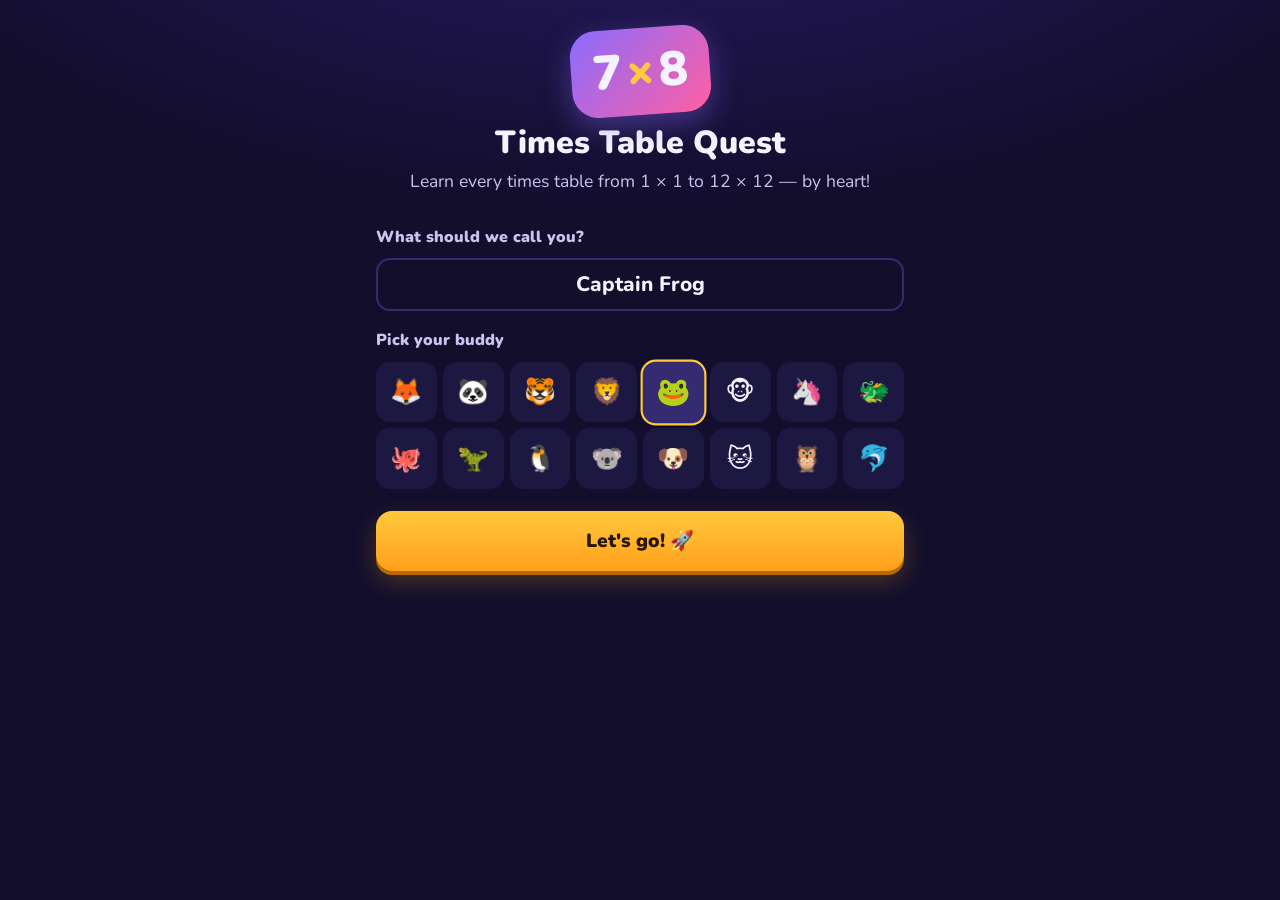
==== times-tables/index.html @ 466a9a55 "Add Times Table Quest at /times-tables/ Mobile-friendly game for memorizing the 1-12 times tables, w" ====
<!doctype html>
<html lang="en">
<head>
  <meta charset="utf-8">
  <meta name="viewport" content="width=device-width, initial-scale=1, viewport-fit=cover">
  <title>Times Table Quest</title>
  <meta name="description" content="Learn every times table from 1 × 1 to 12 × 12 by heart — boss battles, blitz rounds and benchmark tests.">
  <meta name="theme-color" content="#120e2b">
  <meta name="color-scheme" content="dark">
  <meta name="apple-mobile-web-app-capable" content="yes">
  <meta name="mobile-web-app-capable" content="yes">
  <meta name="apple-mobile-web-app-title" content="Times Quest">
  <meta name="apple-mobile-web-app-status-bar-style" content="black-translucent">
  <meta name="format-detection" content="telephone=no">
  <link rel="manifest" href="manifest.webmanifest">
  <link rel="apple-touch-icon" href="icons/apple-touch-icon.png">
  <link rel="icon" type="image/png" href="icons/icon-192.png">
  <link rel="preconnect" href="https://fonts.googleapis.com">
  <link rel="preconnect" href="https://fonts.gstatic.com" crossorigin>
  <link rel="stylesheet" href="https://fonts.googleapis.com/css2?family=Nunito:wght@600;800;900&display=swap">
  <link rel="stylesheet" href="css/app.css">
  <script type="module" src="js/app.js"></script>
</head>
<body>
  <div id="app"><div class="boot" aria-label="Loading"><span>✖️</span></div></div>
  <noscript><p class="noscript">Times Table Quest needs JavaScript turned on.</p></noscript>
</body>
</html>
---- times-tables/css/app.css ----
/* Times Table Quest — one dark, bright "arcade" theme. Mobile first (iPhone 13 mini = 375pt wide). */

:root {
  color-scheme: dark;
  --bg: #120e2b;
  --bg-glow: #2a1c6b;
  --surface: #1d1842;
  --surface-2: #272057;
  --surface-3: #342b70;
  --line: rgba(255, 255, 255, 0.1);
  --ink: #f5f3ff;
  --ink-2: #c9c3ee;
  --ink-3: #9a93c7;
  --gold: #ffc93c;
  --gold-2: #ff9f1c;
  --pink: #ff5fa2;
  --cyan: #2ee6d6;
  --violet: #8b6cff;
  --green: #4ade80;
  /* status (fixed meaning: instant / slow / missed) */
  --good: #0ca30c;
  --warn: #fab219;
  --bad: #d03b3b;
  /* mastery ramp, validated as an ordinal ramp on --surface */
  --m1: #1c5cab;
  --m2: #2a78d6;
  --m3: #5598e7;
  --m4: #86b6ef;
  --m5: #cde2fb;
  /* charts */
  --series-1: #3987e5;
  --grid: #2f2866;
  --axis: #4a4290;
  --radius: 20px;
  --font: ui-rounded, "SF Pro Rounded", "Nunito", system-ui, -apple-system, "Segoe UI", sans-serif;
  --safe-t: env(safe-area-inset-top, 0px);
  --safe-b: env(safe-area-inset-bottom, 0px);
  --safe-l: env(safe-area-inset-left, 0px);
  --safe-r: env(safe-area-inset-right, 0px);
}

*, *::before, *::after { box-sizing: border-box; }

html {
  -webkit-text-size-adjust: 100%;
  text-size-adjust: 100%;
  background: var(--bg);
  overscroll-behavior: none;
}

body {
  margin: 0;
  min-height: 100vh;
  min-height: 100dvh;
  background:
    radial-gradient(1200px 600px at 50% -200px, var(--bg-glow), transparent 70%),
    var(--bg);
  background-attachment: fixed;
  color: var(--ink);
  font-family: var(--font);
  font-size: 16px;
  line-height: 1.4;
  -webkit-font-smoothing: antialiased;
  -webkit-tap-highlight-color: transparent;
  -webkit-touch-callout: none;
  user-select: none;
  -webkit-user-select: none;
  touch-action: manipulation;
  overscroll-behavior: none;
}

html.in-game, html.in-game body { overflow: hidden; height: 100%; }

input, textarea { user-select: text; -webkit-user-select: text; }

button { font: inherit; color: inherit; touch-action: manipulation; }
a { color: var(--cyan); }
h1, h2, h3 { margin: 0; line-height: 1.15; font-weight: 900; }
p { margin: 0.4em 0; }
[hidden] { display: none !important; }

.muted { color: var(--ink-3); }
.small { font-size: 0.875rem; }
.center { text-align: center; }
.spacer { flex: 1; }

.boot {
  display: grid; place-items: center; height: 100vh; height: 100dvh; overflow: hidden;
  font-size: 56px;
}
.boot span { display: inline-block; animation: spin 1.2s ease-in-out infinite; }
@keyframes spin { 50% { transform: rotate(180deg) scale(0.85); } 100% { transform: rotate(360deg); } }

.noscript { padding: 24px; text-align: center; }

/* ---------- generic screens ---------- */

.screen {
  max-width: 560px;
  margin: 0 auto;
  padding: calc(var(--safe-t) + 12px) calc(var(--safe-r) + 16px) calc(var(--safe-b) + 24px) calc(var(--safe-l) + 16px);
}

.page-top {
  position: sticky; top: 0; z-index: 5;
  display: flex; align-items: center; gap: 8px;
  margin: calc(-1 * (var(--safe-t) + 12px)) -16px 8px;
  padding: calc(var(--safe-t) + 10px) 12px 10px;
  background: linear-gradient(var(--bg) 70%, transparent);
}
.page-top h1 { font-size: 1.25rem; text-align: center; flex: 0 1 auto; }
.page-top .spacer { min-width: 40px; }

.page-body { display: flex; flex-direction: column; gap: 14px; }

.card {
  background: var(--surface);
  border: 1px solid var(--line);
  border-radius: var(--radius);
  padding: 16px;
  box-shadow: 0 8px 24px rgba(0, 0, 0, 0.25);
}
.card h2 { font-size: 1.15rem; margin-bottom: 8px; }
.card h3 { font-size: 1.02rem; margin-bottom: 6px; }
.section-title { font-size: 1.05rem; margin-top: 6px; }

.chip {
  display: inline-block; margin-top: 6px; padding: 2px 10px;
  border-radius: 999px; background: var(--surface-3); color: var(--ink-2);
  font-size: 0.8rem; font-weight: 800;
}

/* ---------- buttons ---------- */

.btn {
  display: inline-flex; align-items: center; justify-content: center; gap: 8px;
  min-height: 48px; padding: 10px 18px;
  border: 0; border-radius: 16px;
  font-weight: 900; font-size: 1.05rem; text-decoration: none; cursor: pointer;
  transition: transform 0.08s ease, filter 0.15s;
}
.btn:active { transform: scale(0.97); }
.btn:disabled { opacity: 0.6; }
.btn-primary {
  background: linear-gradient(180deg, var(--gold), var(--gold-2));
  color: #2a1600;
  box-shadow: 0 4px 0 #b86a00, 0 10px 24px rgba(255, 170, 30, 0.25);
}
.btn-primary:active { box-shadow: 0 1px 0 #b86a00; transform: translateY(3px); }
.btn-ghost { background: var(--surface-2); color: var(--ink); border: 1px solid var(--line); }
.btn-danger { background: #5a1b2b; color: #ffd7dd; border: 1px solid #8a2a3f; }
.btn-small { min-height: 36px; padding: 6px 12px; font-size: 0.9rem; border-radius: 12px; background: var(--surface-3); }
.btn-small.btn-danger { background: #5a1b2b; }
.btn-big { min-height: 60px; font-size: 1.2rem; width: 100%; }
.btn.wide { width: 100%; }
.btn.stack { flex-direction: column; gap: 2px; }
.btn.stack small { font-weight: 700; font-size: 0.85rem; opacity: 0.8; }
.btn-row { display: flex; gap: 10px; flex-wrap: wrap; }
.btn-row > .btn { flex: 1 1 140px; }
.btn-row.tight { gap: 6px; flex-wrap: nowrap; }
.btn-row.tight > .btn { flex: 0 0 auto; }

.icon-btn {
  width: 44px; height: 44px; border-radius: 14px; border: 1px solid var(--line);
  background: var(--surface-2); font-size: 1.3rem; display: grid; place-items: center; cursor: pointer;
}
.icon-btn.back { font-size: 2rem; line-height: 1; padding-bottom: 4px; }

.btn-hold { position: relative; overflow: hidden; width: 100%; background: var(--surface-3); }
.btn-hold i { position: absolute; inset: 0; transform-origin: left; transform: scaleX(0); background: var(--violet); opacity: 0.6; }
.btn-hold span { position: relative; }
.btn-hold.holding i { transform: scaleX(1); transition: transform 2s linear; }

/* ---------- forms ---------- */

.input {
  width: 100%; min-height: 48px; padding: 10px 14px;
  border-radius: 14px; border: 2px solid var(--surface-3);
  background: var(--bg); color: var(--ink);
  font: inherit; font-size: 16px; font-weight: 800;
}
.input:focus { outline: none; border-color: var(--violet); }
.input.big { font-size: 1.3rem; text-align: center; }
.link-box { font-size: 13px; font-weight: 600; word-break: break-all; }
.field-label { display: block; font-weight: 900; margin: 14px 0 6px; color: var(--ink-2); }
.check { display: flex; align-items: center; gap: 8px; margin: 10px 0; }
.stack-form { display: flex; flex-direction: column; gap: 10px; margin-top: 8px; }
.setting { display: flex; align-items: center; justify-content: space-between; font-weight: 800; }

.switch {
  appearance: none; -webkit-appearance: none; width: 52px; height: 32px; border-radius: 99px;
  background: var(--surface-3); position: relative; cursor: pointer; transition: background 0.2s;
}
.switch::after {
  content: ""; position: absolute; top: 3px; left: 3px; width: 26px; height: 26px; border-radius: 50%;
  background: #fff; transition: transform 0.2s;
}
.switch:checked { background: var(--good); }
.switch:checked::after { transform: translateX(20px); }

/* ---------- onboarding ---------- */

.onboard { text-align: center; padding-top: calc(var(--safe-t) + 28px); }
.onboard h1 { font-size: 2rem; margin-top: 10px; }
.lead { font-size: 1.1rem; color: var(--ink-2); }
.logo {
  display: inline-flex; align-items: center; gap: 4px;
  font-size: 3rem; font-weight: 900; padding: 10px 22px; border-radius: 26px;
  background: linear-gradient(135deg, var(--violet), var(--pink));
  box-shadow: 0 10px 30px rgba(139, 108, 255, 0.4);
  transform: rotate(-4deg);
}
.logo i { font-style: normal; color: var(--gold); }
.onboard-form { text-align: left; margin-top: 18px; display: flex; flex-direction: column; gap: 4px; }
.onboard-form .btn { margin-top: 18px; }
.avatar-pick { display: grid; grid-template-columns: repeat(8, 1fr); gap: 6px; }
.av {
  aspect-ratio: 1; border-radius: 14px; border: 2px solid transparent; background: var(--surface);
  font-size: 1.6rem; display: grid; place-items: center; cursor: pointer; padding: 0;
}
.av.sel { border-color: var(--gold); background: var(--surface-3); transform: scale(1.08); }

/* ---------- home ---------- */

.home { display: flex; flex-direction: column; gap: 14px; }
.home-top { display: flex; align-items: center; gap: 8px; }
.who {
  display: flex; align-items: center; gap: 8px; flex: 1; min-width: 0;
  background: none; border: 0; padding: 4px; cursor: pointer; text-align: left;
}
.who-av { font-size: 2rem; }
.who-name { font-weight: 900; font-size: 1.2rem; white-space: nowrap; overflow: hidden; text-overflow: ellipsis; }
.streak {
  display: flex; align-items: center; gap: 4px; height: 44px; padding: 0 12px; border-radius: 14px;
  background: var(--surface-2); font-size: 1.1rem; filter: grayscale(1); opacity: 0.6;
}
.streak.on { filter: none; opacity: 1; }

.level-row { display: flex; align-items: baseline; gap: 8px; }
.level-row span:nth-child(2) { flex: 1; color: var(--ink-2); font-weight: 800; }
.xpbar, .goalbar, .hud-progress, .boss-hp, .tchip-bar {
  height: 10px; border-radius: 99px; background: var(--surface-3); overflow: hidden; margin-top: 6px;
}
.xpbar i, .goalbar i, .hud-progress i, .boss-hp i, .tchip-bar i {
  display: block; height: 100%; border-radius: 99px; transition: width 0.4s ease;
}
.xpbar i { background: linear-gradient(90deg, var(--violet), var(--pink)); }
.goalbar i { background: linear-gradient(90deg, var(--cyan), var(--green)); }

.progress-card {
  display: flex; align-items: center; gap: 16px; text-align: left; width: 100%; cursor: pointer; color: var(--ink);
}
.ring-wrap { position: relative; flex: 0 0 auto; }
.ring-track { fill: none; stroke: var(--surface-3); }
.ring-fill { fill: none; stroke: var(--m3); stroke-linecap: round; transition: stroke-dasharray 0.6s ease; }
.ring-label { position: absolute; inset: 0; display: grid; place-content: center; text-align: center; line-height: 1; }
.ring-label b { font-size: 2.1rem; }
.ring-label span { font-size: 0.8rem; color: var(--ink-3); font-weight: 800; }
.pc-text { flex: 1; min-width: 0; }
.pc-title { font-weight: 900; font-size: 1.1rem; }
.goal { margin-top: 6px; font-weight: 800; font-size: 0.95rem; }
.goal.done { color: var(--green); }

.btn-mode-main { width: 100%; min-height: 76px; justify-content: flex-start; padding: 12px 18px; border-radius: 22px; }
.bm-icon { font-size: 2.2rem; }
.bm-text { display: flex; flex-direction: column; align-items: flex-start; flex: 1; line-height: 1.15; }
.bm-text b { font-size: 1.45rem; }
.bm-text small { font-weight: 800; opacity: 0.8; }
.bm-go { font-size: 2rem; opacity: 0.6; }

.mode-grid { display: grid; grid-template-columns: 1fr 1fr; gap: 12px; }
.mode-tile {
  display: flex; flex-direction: column; align-items: flex-start; gap: 2px;
  min-height: 112px; padding: 14px; border-radius: 20px; border: 1px solid var(--line);
  background: var(--surface); text-align: left; cursor: pointer; position: relative; overflow: hidden;
  transition: transform 0.08s;
}
.mode-tile:active { transform: scale(0.97); }
.mode-tile::before {
  content: ""; position: absolute; inset: auto -30% -60% auto; width: 120px; height: 120px; border-radius: 50%;
  background: var(--tile-c); opacity: 0.25; filter: blur(4px);
}
.mode-tile b { font-size: 1.1rem; }
.mode-tile small { color: var(--ink-3); font-weight: 800; }
.mt-icon { font-size: 2rem; margin-bottom: 4px; }
.t-pink { --tile-c: var(--pink); }
.t-cyan { --tile-c: var(--cyan); }
.t-gold { --tile-c: var(--gold); }
.t-violet { --tile-c: var(--violet); }

.tip-card { position: relative; padding-right: 40px; }
.tip-x { position: absolute; top: 8px; right: 8px; width: 32px; height: 32px; border: 0; border-radius: 10px; background: var(--surface-3); cursor: pointer; }
.share-glyph { display: inline-block; padding: 0 4px; border-radius: 4px; background: var(--surface-3); }

/* ---------- training menu / boss map ---------- */

.table-chips { display: grid; grid-template-columns: repeat(4, 1fr); gap: 8px; }
.tchip {
  display: flex; flex-direction: column; align-items: stretch; gap: 4px; padding: 10px 8px;
  border-radius: 14px; border: 1px solid var(--line); background: var(--surface); cursor: pointer;
}
.tchip b { font-size: 1.15rem; }
.tchip-bar { height: 6px; margin-top: 0; }
.tchip-bar i { background: var(--m3); }
.bullets, .steps { margin: 6px 0 0; padding-left: 1.2em; display: flex; flex-direction: column; gap: 6px; }
.bullets { list-style: none; padding-left: 0; }

.boss-grid { display: grid; grid-template-columns: repeat(3, 1fr); gap: 10px; }
.boss-tile {
  position: relative; display: flex; flex-direction: column; align-items: center; gap: 2px;
  padding: 12px 6px 10px; border-radius: 18px; border: 1px solid var(--line); background: var(--surface);
  cursor: pointer; text-align: center;
}
.boss-tile.beaten { background: linear-gradient(180deg, var(--surface-2), var(--surface)); border-color: rgba(255, 201, 60, 0.4); }
.bt-emoji { font-size: 2.4rem; line-height: 1.1; }
.boss-tile b { font-size: 1.1rem; }
.boss-tile small { font-size: 0.72rem; color: var(--ink-3); font-weight: 800; line-height: 1.15; min-height: 2.3em; }
.stars { letter-spacing: 2px; font-size: 0.95rem; }
.stars b { color: var(--gold); font-weight: inherit; }
.stars i { color: var(--surface-3); font-style: normal; }
.stars.big { font-size: 2rem; }
.boss-tag {
  position: absolute; top: -8px; right: -4px; padding: 2px 8px; border-radius: 99px;
  background: var(--pink); color: #fff; font-size: 0.72rem; font-weight: 900;
}

/* ---------- game ---------- */

.game {
  position: fixed; left: 0; right: 0; top: 0;
  height: var(--app-h, 100dvh);
  max-width: 560px; margin: 0 auto;
  display: flex; flex-direction: column; gap: 10px;
  padding: calc(var(--safe-t) + 8px) calc(var(--safe-r) + 14px) calc(var(--safe-b) + 12px) calc(var(--safe-l) + 14px);
  touch-action: none;
}
.g-top { display: flex; align-items: center; gap: 10px; min-height: 44px; }
.g-quit {
  flex: 0 0 auto; width: 40px; height: 40px; border-radius: 12px; border: 1px solid var(--line);
  background: var(--surface-2); font-size: 1.1rem; cursor: pointer;
}
.g-hud { flex: 1; display: flex; align-items: center; gap: 10px; min-width: 0; font-weight: 900; }
.hud-title { white-space: nowrap; }
.g-hud .hud-progress { flex: 1; margin-top: 0; }
.hud-progress i { background: linear-gradient(90deg, var(--cyan), var(--violet)); }
.hud-combo { min-width: 3.2em; text-align: right; color: var(--gold); }
.hud-stat { padding: 4px 10px; border-radius: 12px; background: var(--surface-2); white-space: nowrap; }
.hud-stat.hurry { background: var(--bad); animation: pulse 0.5s ease infinite alternate; }
.hud-hearts { margin-left: auto; letter-spacing: 1px; }
.hud-leaves { padding: 4px 8px; border-radius: 12px; background: #5a1b2b; color: #ffd7dd; font-size: 0.9rem; }
.mode-blitz .hud-title { flex: 1; }
@keyframes pulse { to { transform: scale(1.08); } }

.g-stage { position: relative; }
.g-stage:empty { display: none; }
.boss { display: flex; align-items: center; gap: 12px; padding: 8px 12px; border-radius: 18px; background: var(--surface); border: 1px solid var(--line); }
.boss-mon { font-size: clamp(44px, 9vh, 72px); line-height: 1; filter: drop-shadow(0 6px 10px rgba(0, 0, 0, 0.4)); }
.boss-mon.hit { animation: hit 0.35s ease; }
.boss-mon.attack { animation: attack 0.45s ease; }
.boss-mon.ko { animation: ko 0.9s ease forwards; }
.boss-info { flex: 1; min-width: 0; }
.boss-name { font-weight: 900; }
.boss-hp i { width: 100%; background: linear-gradient(90deg, var(--bad), var(--warn)); }
@keyframes hit { 30% { transform: translateX(-8px) rotate(-8deg); filter: brightness(2.2); } 60% { transform: translateX(6px) rotate(5deg); } }
@keyframes attack { 40% { transform: scale(1.35) translateY(6px); } }
@keyframes ko { to { transform: scale(0.2) rotate(540deg); opacity: 0; } }

.g-card {
  position: relative; flex: 1; min-height: 0;
  display: flex; flex-direction: column; align-items: center; justify-content: center; gap: 4px;
  border-radius: 26px; padding: 12px 16px;
  background: linear-gradient(180deg, var(--surface-2), var(--surface));
  border: 2px solid var(--line);
  transition: border-color 0.15s, background 0.15s;
}
.g-card.pop .g-q { animation: pop 0.22s ease; }
@keyframes pop { from { transform: scale(0.85); opacity: 0.3; } }
.g-card.good { border-color: var(--good); background: linear-gradient(180deg, #175a3a, var(--surface)); }
.g-card.slow { border-color: var(--warn); }
.g-card.bad { border-color: var(--bad); background: linear-gradient(180deg, #5a1b2b, var(--surface)); }

.g-q {
  display: flex; align-items: center; gap: 0.25em;
  font-size: clamp(52px, min(16vw, 10.5vh), 96px); font-weight: 900; line-height: 1;
  font-variant-numeric: tabular-nums;
}
.g-q .x { color: var(--gold); font-size: 0.8em; }
.away .g-q, .away .g-fix, .paused .g-q, .paused .g-fix { visibility: hidden; }
.mode-boss .g-q { font-size: clamp(44px, min(14vw, 8.5vh), 84px); }

.g-ans-row { display: flex; align-items: center; gap: 12px; font-size: clamp(36px, min(11vw, 7.5vh), 64px); font-weight: 900; }
.g-eq { color: var(--ink-3); }
.g-ans {
  min-width: 2.4em; padding: 0 0.3em; text-align: center; border-radius: 16px;
  background: var(--bg); border: 2px solid var(--surface-3); line-height: 1.25;
  font-variant-numeric: tabular-nums;
}
.g-ans.empty { color: var(--ink-3); }
.g-ans s { color: var(--ink-3); text-decoration-thickness: 4px; text-decoration-color: var(--bad); font-size: 0.7em; }
.g-ans .right { color: var(--green); }

.g-bar { position: relative; width: 100%; max-width: 360px; height: 12px; margin-top: 10px; border-radius: 99px; background: var(--surface-3); overflow: hidden; }
.g-bar i { position: absolute; inset: 0; transform-origin: left; background: linear-gradient(90deg, var(--green), var(--cyan)); border-radius: 99px; }
.g-bar.late i { background: linear-gradient(90deg, var(--bad), var(--warn)); }
.g-bar b { position: absolute; top: 0; bottom: 0; width: 2px; background: rgba(255, 255, 255, 0.55); }

.g-msg { min-height: 1.5em; font-weight: 900; font-size: 1.1rem; text-align: center; }

.g-fix:empty { display: none; }
.g-card.fixing .g-q { display: none; }
.g-card.fixing .g-bar { visibility: hidden; }
.g-fix { text-align: center; display: flex; flex-direction: column; gap: 6px; align-items: center; }
.fix-eq { font-size: clamp(36px, min(11vw, 7vh), 60px); font-weight: 900; color: var(--green); }
.fix-trick { font-size: 0.95rem; font-weight: 800; color: var(--ink-2); max-width: 32ch; }
.fix-ask { font-weight: 900; color: var(--gold); }

.pad { display: grid; grid-template-columns: repeat(3, 1fr); gap: 8px; touch-action: none; }
.key {
  height: clamp(50px, 8.6vh, 78px); border: 0; border-radius: 18px;
  background: linear-gradient(180deg, #3d3484, #2c2563);
  box-shadow: 0 4px 0 #1a1540;
  font-size: clamp(26px, 4.2vh, 34px); font-weight: 900; cursor: pointer;
  font-variant-numeric: tabular-nums;
}
.key.down { transform: translateY(3px); box-shadow: 0 1px 0 #1a1540; filter: brightness(1.25); }
.key-del { background: linear-gradient(180deg, #4a2a57, #36203f); font-size: clamp(22px, 3.6vh, 28px); }
.key-ok { background: linear-gradient(180deg, #1f8f55, #16703f); box-shadow: 0 4px 0 #0c3f24; }

.g-overlay {
  position: absolute; inset: 0; z-index: 10; display: grid; place-items: center; padding: 24px;
  background: rgba(18, 14, 43, 0.86); backdrop-filter: blur(6px); -webkit-backdrop-filter: blur(6px);
}
.g-pop { text-align: center; max-width: 340px; display: flex; flex-direction: column; align-items: center; gap: 8px; }
.g-pop h2 { font-size: 1.6rem; }
.g-pop p { color: var(--ink-2); font-weight: 700; }
.g-pop .btn { margin-top: 10px; min-width: 200px; }
.g-pop-icon { font-size: 4rem; line-height: 1; }
.g-pop.big h2 { font-size: 6rem; animation: pop 0.3s ease; color: var(--gold); }

.float-text {
  position: absolute; left: 50%; top: 30%; transform: translateX(-50%);
  font-weight: 900; font-size: 1.6rem; pointer-events: none; z-index: 3;
  animation: floatUp 0.9s ease forwards;
}
.float-text.gold { color: var(--gold); }
@keyframes floatUp { to { transform: translate(-50%, -60px); opacity: 0; } }

.shake { animation: shake 0.35s ease; }
@keyframes shake { 20%, 60% { transform: translateX(-8px); } 40%, 80% { transform: translateX(8px); } }

/* Short landscape phones: question beside the keypad. */
@media (orientation: landscape) and (max-height: 520px) {
  .game {
    max-width: none;
    display: grid; grid-template-columns: 1fr minmax(260px, 42%); grid-template-rows: auto 1fr; gap: 8px 14px;
  }
  .g-top { grid-column: 1 / -1; }
  .g-stage { display: none; }
  .g-card { grid-column: 1; }
  .pad { grid-column: 2; grid-row: 2; align-content: center; }
  .key { height: clamp(40px, 15vh, 58px); }
  .g-q { font-size: clamp(40px, 16vh, 72px); }
}

/* ---------- summaries ---------- */

.sum-hero { text-align: center; display: flex; flex-direction: column; align-items: center; gap: 4px; padding: 10px 0; }
.sum-hero.compact { padding: 0; }
.sum-emoji { font-size: 4.5rem; line-height: 1.1; animation: pop 0.4s ease; }
.sum-hero h2 { font-size: 1.5rem; }
.xp-gain {
  margin-top: 6px; padding: 4px 14px; border-radius: 99px; font-weight: 900;
  background: linear-gradient(90deg, var(--violet), var(--pink));
}
.badge-new { color: var(--gold); font-weight: 900; font-size: 1.1rem; }
.hero-num { font-size: 4rem; font-weight: 900; line-height: 1; }
.hero-num span { font-size: 1.6rem; color: var(--ink-3); }
.hero-label { font-weight: 900; font-size: 1.15rem; }

.tiles { display: grid; grid-template-columns: repeat(3, 1fr); gap: 8px; margin-top: 12px; }
.tile { background: var(--surface-2); border-radius: 14px; padding: 10px 8px; text-align: center; }
.tile-label { color: var(--ink-3); font-weight: 800; font-size: 0.8rem; }
.tile-value { font-weight: 900; font-size: 1.25rem; }
.tile-sub { color: var(--ink-3); font-size: 0.72rem; font-weight: 700; }

.practice { list-style: none; margin: 8px 0 0; padding: 0; display: flex; flex-direction: column; gap: 6px; }
.practice li { display: flex; flex-direction: column; gap: 2px; padding: 8px 12px; border-radius: 12px; background: var(--surface-2); border-left: 4px solid var(--bad); }
.practice li.p-slow { border-left-color: var(--warn); }
.p-eq { font-weight: 900; font-size: 1.1rem; }
.p-why { color: var(--ink-2); font-size: 0.85rem; font-weight: 700; }

.test-list { display: flex; flex-direction: column; gap: 8px; }
.test-row {
  display: flex; align-items: center; gap: 12px; padding: 12px 14px; border-radius: 16px;
  border: 1px solid var(--line); background: var(--surface); text-align: left; cursor: pointer;
}
.tr-num { font-weight: 900; color: var(--ink-3); min-width: 2.2em; }
.tr-main { flex: 1; display: flex; flex-direction: column; }
.tr-main small { color: var(--ink-3); font-weight: 700; }

.player-list { display: flex; flex-direction: column; gap: 8px; margin-bottom: 10px; }
.player-row { display: flex; align-items: center; gap: 10px; justify-content: space-between; padding: 8px 0; border-bottom: 1px solid var(--line); font-weight: 800; }
.player-row:last-child { border-bottom: 0; }

/* ---------- modal, toast, tooltip, confetti ---------- */

.modal-wrap {
  position: fixed; inset: 0; z-index: 50; display: grid; place-items: center; padding: 20px;
  background: rgba(10, 8, 26, 0.7); opacity: 0; transition: opacity 0.2s;
}
.modal-wrap.in { opacity: 1; }
.modal {
  width: min(380px, 100%); max-height: 86vh; overflow: auto; text-align: center;
  background: var(--surface); border: 1px solid var(--line); border-radius: 24px; padding: 20px;
  transform: scale(0.94); transition: transform 0.2s;
}
.modal-wrap.in .modal { transform: none; }
.modal h2 { font-size: 1.35rem; margin-bottom: 6px; }
.modal p { color: var(--ink-2); }
.modal-icon { font-size: 3.4rem; line-height: 1.1; }
.modal-buttons { display: flex; flex-direction: column; gap: 8px; margin-top: 16px; }
.modal .input { margin-top: 8px; }

.toast {
  position: fixed; left: 50%; bottom: calc(var(--safe-b) + 24px); z-index: 60;
  transform: translate(-50%, 30px); opacity: 0; transition: all 0.25s;
  padding: 12px 18px; border-radius: 16px; background: var(--surface-3); font-weight: 900;
  box-shadow: 0 10px 30px rgba(0, 0, 0, 0.4); max-width: calc(100% - 32px); text-align: center;
}
.toast.in { transform: translate(-50%, 0); opacity: 1; }

.confetti { position: fixed; inset: 0; width: 100%; height: 100%; pointer-events: none; z-index: 70; }

.tip {
  position: fixed; left: 0; top: 0; z-index: 40; pointer-events: none;
  display: flex; flex-direction: column; gap: 2px; max-width: 260px;
  padding: 8px 12px; border-radius: 12px; background: #0b0920; border: 1px solid var(--line);
  box-shadow: 0 8px 24px rgba(0, 0, 0, 0.5); font-size: 0.85rem;
}
.tip strong { font-size: 1rem; color: var(--ink); }
.tip span { color: var(--ink-2); font-weight: 700; }
.tip .tip-trick { color: var(--ink-3); font-weight: 600; }

/* ---------- results ---------- */

.results { display: flex; flex-direction: column; gap: 14px; }
.results.tampered > .card { opacity: 0.55; }

.banner { display: flex; gap: 12px; align-items: flex-start; padding: 14px 16px; border-radius: var(--radius); border: 2px solid; }
.banner p { margin: 2px 0 0; font-size: 0.9rem; color: var(--ink-2); }
.banner strong { font-size: 1.1rem; }
.banner-icon { font-size: 1.8rem; line-height: 1; }
.banner-ok { border-color: var(--good); background: rgba(12, 163, 12, 0.12); }
.banner-warn { border-color: var(--warn); background: rgba(250, 178, 25, 0.1); }
.banner-bad { border-color: var(--bad); background: rgba(208, 59, 59, 0.16); }
.seal-form { display: flex; flex-direction: column; gap: 8px; margin-top: 10px; }

.r-player { display: flex; gap: 14px; align-items: center; }
.r-player h1 { font-size: 1.5rem; }
.r-avatar { font-size: 3rem; }
.r-hero { text-align: center; }
.r-hero .hero-num { font-size: 4.5rem; }
.warn-box { margin-top: 10px; padding: 8px 12px; border-radius: 12px; background: rgba(250, 178, 25, 0.12); font-weight: 800; }
.delta { margin-top: 10px; font-weight: 900; }
.delta-up { color: var(--green); }
.delta-down { color: #ff8a8a; }

.legend { display: flex; flex-wrap: wrap; gap: 6px 14px; margin: 4px 0 10px; font-size: 0.82rem; font-weight: 800; color: var(--ink-2); }
.legend.ramp { justify-content: center; }
.legend-item { display: inline-flex; align-items: center; gap: 6px; }
.swatch { width: 14px; height: 14px; border-radius: 4px; display: inline-block; }

.fgrid {
  display: grid; grid-template-columns: repeat(13, minmax(0, 1fr)); gap: 2px;
  font-variant-numeric: tabular-nums;
}
.fg-head, .fg-cell { aspect-ratio: 1; display: grid; place-items: center; font-size: clamp(9px, 2.6vw, 13px); font-weight: 900; border-radius: 4px; }
.fg-head { color: var(--ink-3); }
.fg-corner { color: var(--gold); }
.fg-cell { cursor: pointer; outline-offset: 1px; }
.fg-cell:focus-visible { outline: 2px solid var(--ink); }
.fg-cell:active { filter: brightness(1.3); }

.st-fast { background: var(--good); color: #fff; }
.st-slow { background: var(--warn); color: #0b0b0b; }
.st-miss { background: var(--bad); color: #fff; }
.st-none { background: var(--surface-3); color: var(--ink-3); }
.lv-0 { background: var(--surface-2); color: var(--ink-3); box-shadow: inset 0 0 0 1px var(--line); }
.lv-1 { background: var(--m1); color: #fff; }
.lv-2 { background: var(--m2); color: #fff; }
.lv-3 { background: var(--m3); color: #0b0b0b; }
.lv-4 { background: var(--m4); color: #0b0b0b; }
.lv-5 { background: var(--m5); color: #0b0b0b; }

.sbars { display: flex; flex-direction: column; gap: 6px; }
.sbar-row { display: flex; align-items: center; gap: 10px; cursor: pointer; padding: 2px 0; border-radius: 6px; }
.sbar-row:focus-visible { outline: 2px solid var(--ink); }
.sbar-label { width: 2.4em; font-weight: 900; text-align: right; color: var(--ink-2); font-size: 0.9rem; }
.sbar-end { width: 3.2em; font-weight: 800; color: var(--ink-2); font-size: 0.85rem; font-variant-numeric: tabular-nums; }
.sbar-track { flex: 1; display: flex; gap: 2px; height: 14px; border-radius: 4px; overflow: hidden; }
.sbar-seg { display: block; flex-basis: 0; min-width: 3px; }

.lchart { width: 100%; min-height: 170px; }
.lchart svg { display: block; overflow: visible; touch-action: pan-y; }
.lc-grid { stroke: var(--grid); stroke-width: 1; }
.lc-axis { stroke: var(--axis); stroke-width: 1; }
.lc-goal { stroke: var(--m4); stroke-width: 1; opacity: 0.6; }
.lc-tick { fill: var(--ink-3); font-size: 11px; font-weight: 800; font-family: var(--font); }
.lc-end { fill: var(--ink); font-size: 13px; font-weight: 900; font-family: var(--font); }
.lc-line { fill: none; stroke: var(--series-1); stroke-width: 2; stroke-linejoin: round; stroke-linecap: round; }
.lc-area { fill: var(--series-1); opacity: 0.1; }
.lc-dot { fill: var(--series-1); stroke: var(--surface); stroke-width: 2; }
.lc-dot.current { fill: var(--gold); }
.lc-cross { stroke: var(--ink-3); stroke-width: 1; }

.facts-list { display: grid; grid-template-columns: auto 1fr; gap: 6px 12px; margin: 0; font-size: 0.9rem; }
.facts-list dt { color: var(--ink-3); font-weight: 800; }
.facts-list dd { margin: 0; font-weight: 800; }
.how { margin-top: 12px; font-size: 0.9rem; color: var(--ink-2); }
.how summary { cursor: pointer; font-weight: 900; color: var(--cyan); }

@media (prefers-reduced-motion: reduce) {
  *, *::before, *::after { animation-duration: 0.01ms !important; transition-duration: 0.01ms !important; }
}

@media (forced-colors: active) {
  .fg-cell, .sbar-seg, .swatch { forced-color-adjust: none; }
}
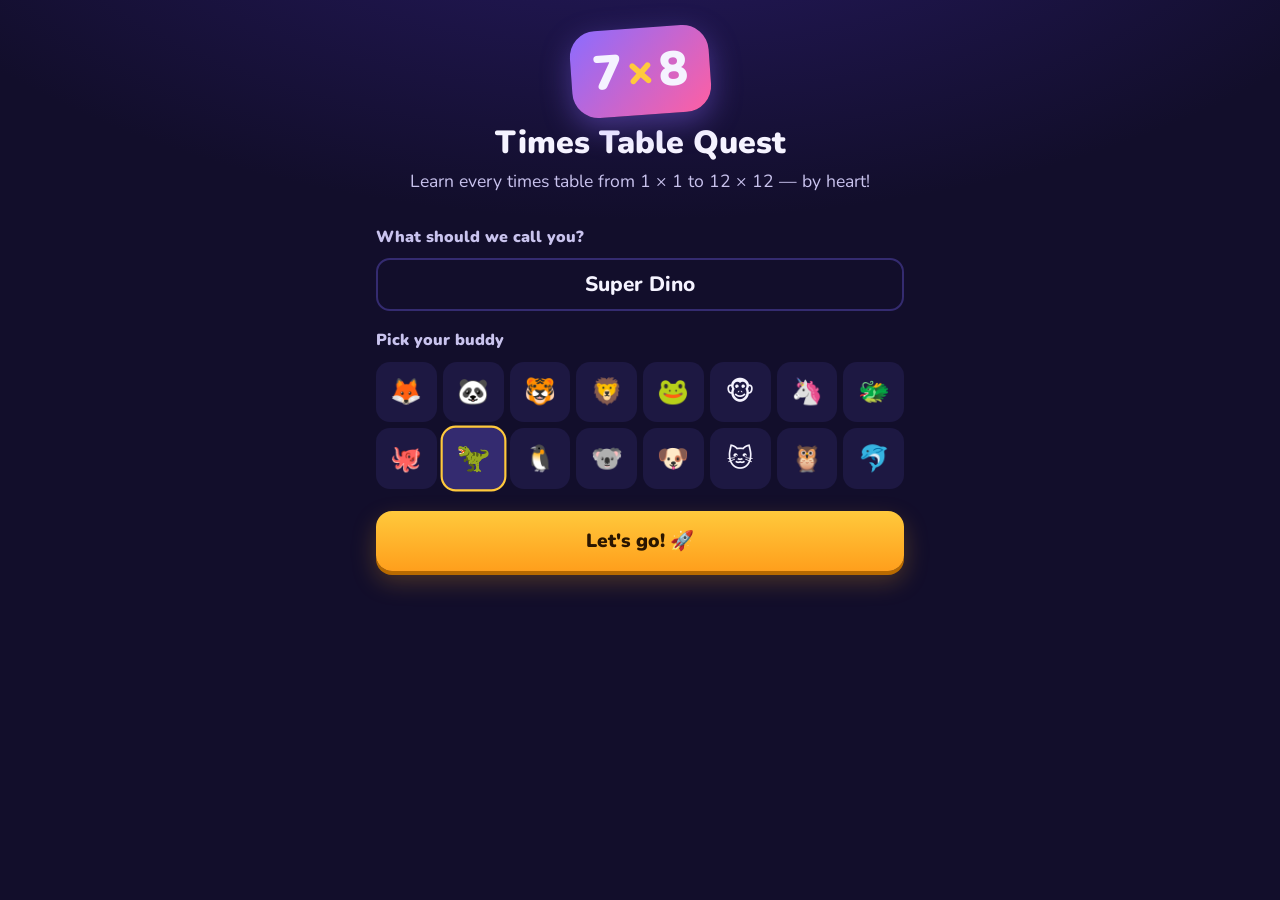
==== commit 360f7a15: "Times Table Quest: add Flash Cards, rename Benchmark to Mastery Check Co-Authored-By: Claude Opus 5." ====
--- a/times-tables/index.html
+++ b/times-tables/index.html
@@ -4,7 +4,7 @@
   <meta charset="utf-8">
   <meta name="viewport" content="width=device-width, initial-scale=1, viewport-fit=cover">
   <title>Times Table Quest</title>
-  <meta name="description" content="Learn every times table from 1 × 1 to 12 × 12 by heart — boss battles, blitz rounds and benchmark tests.">
+  <meta name="description" content="Learn every times table from 1 × 1 to 12 × 12 by heart — flash cards, boss battles, blitz rounds and Mastery Checks.">
   <meta name="theme-color" content="#120e2b">
   <meta name="color-scheme" content="dark">
   <meta name="apple-mobile-web-app-capable" content="yes">
--- a/times-tables/css/app.css
+++ b/times-tables/css/app.css
@@ -326,7 +326,7 @@
 
 /* ---------- game ---------- */
 
-.game {
+.game, .flash {
   position: fixed; left: 0; right: 0; top: 0;
   height: var(--app-h, 100dvh);
   max-width: 560px; margin: 0 auto;
@@ -462,6 +462,64 @@
   .g-q { font-size: clamp(40px, 16vh, 72px); }
 }
 
+/* ---------- flash cards ---------- */
+
+.btn-learn {
+  width: 100%; min-height: 68px; justify-content: flex-start; padding: 10px 18px; border-radius: 22px;
+  color: #fff; background: linear-gradient(135deg, var(--violet), var(--pink));
+  box-shadow: 0 4px 0 #5b2a86, 0 10px 24px rgba(139, 108, 255, 0.25);
+}
+.btn-learn:active { box-shadow: 0 1px 0 #5b2a86; transform: translateY(3px); }
+.btn-learn .bm-icon { font-size: 2rem; }
+.btn-learn .bm-text b { font-size: 1.3rem; }
+.btn-learn-small { color: #fff; background: linear-gradient(135deg, var(--violet), var(--pink)); }
+.tchip.studied { border-color: rgba(255, 95, 162, 0.55); }
+.tchip-check { color: var(--green); font-size: 0.9rem; }
+
+.fc-stage { flex: 1; min-height: 0; display: flex; perspective: 1400px; }
+.fc-card {
+  position: relative; flex: 1; outline: none; cursor: pointer; touch-action: none;
+  transition: transform 0.26s ease, opacity 0.26s ease;
+}
+.fc-card.deal { animation: deal 0.3s ease; }
+@keyframes deal { from { transform: translateY(24px) scale(0.92); opacity: 0; } }
+.fc-card.fly-right { transform: translateX(120%) rotate(12deg); opacity: 0; }
+.fc-card.fly-left { transform: translateX(-120%) rotate(-12deg); opacity: 0; }
+.fc-card.instant, .fc-card.instant .fc-inner { transition: none !important; }
+.fc-inner {
+  position: absolute; inset: 0; transform-style: preserve-3d; -webkit-transform-style: preserve-3d;
+  transition: transform 0.45s cubic-bezier(0.3, 0.7, 0.4, 1);
+}
+.fc-card.flipped .fc-inner { transform: rotateY(180deg); }
+.fc-face {
+  position: absolute; inset: 0; border-radius: 28px; padding: 16px;
+  display: flex; flex-direction: column; align-items: center; justify-content: center; gap: 10px; text-align: center;
+  backface-visibility: hidden; -webkit-backface-visibility: hidden;
+  border: 2px solid var(--line); overflow: hidden;
+}
+.fc-front { background: linear-gradient(160deg, var(--violet), var(--pink)); box-shadow: 0 16px 40px rgba(139, 108, 255, 0.35); }
+.fc-back { background: linear-gradient(180deg, var(--surface-2), var(--surface)); transform: rotateY(180deg); gap: 8px; }
+.fc-q { font-size: clamp(56px, min(18vw, 12vh), 104px); font-weight: 900; line-height: 1; color: #fff; text-shadow: 0 6px 0 rgba(60, 20, 90, 0.35); }
+.fc-hint { font-weight: 800; color: rgba(255, 255, 255, 0.88); }
+.fc-badge { padding: 4px 12px; border-radius: 99px; background: rgba(0, 0, 0, 0.22); color: #fff; font-weight: 900; font-size: 0.9rem; }
+.fc-eq { font-size: clamp(30px, min(9vw, 6vh), 48px); font-weight: 900; line-height: 1.1; }
+.fc-eq b { color: var(--gold); }
+.fc-dots {
+  --dot: clamp(7px, min(2.6vw, 1.55vh), 14px); --g: calc(var(--dot) * 0.32);
+  display: flex; flex-direction: column; gap: var(--g); margin: 4px 0;
+}
+.fc-row { display: flex; align-items: center; gap: 8px; }
+.fc-row-dots { display: grid; grid-template-columns: repeat(var(--cols), var(--dot)); gap: var(--g); }
+.fc-row-dots i { width: var(--dot); height: var(--dot); border-radius: 50%; background: var(--cyan); }
+.fc-row:nth-child(even) .fc-row-dots i { background: var(--violet); }
+.fc-row b { min-width: 2.2em; text-align: left; font-size: max(11px, calc(var(--dot) * 1.05)); color: var(--ink-3); font-variant-numeric: tabular-nums; }
+.fc-row b.last { color: var(--gold); }
+.fc-count { font-weight: 800; color: var(--ink-2); }
+.fc-trick { font-size: 0.9rem; font-weight: 800; color: var(--ink-2); max-width: 34ch; }
+.fc-say { border: 0; border-radius: 99px; padding: 6px 16px; background: var(--surface-3); font-weight: 900; cursor: pointer; }
+.fc-actions { display: flex; gap: 10px; }
+.fc-actions .btn { flex: 1; min-height: 60px; font-size: 1.15rem; }
+
 /* ---------- summaries ---------- */
 
 .sum-hero { text-align: center; display: flex; flex-direction: column; align-items: center; gap: 4px; padding: 10px 0; }
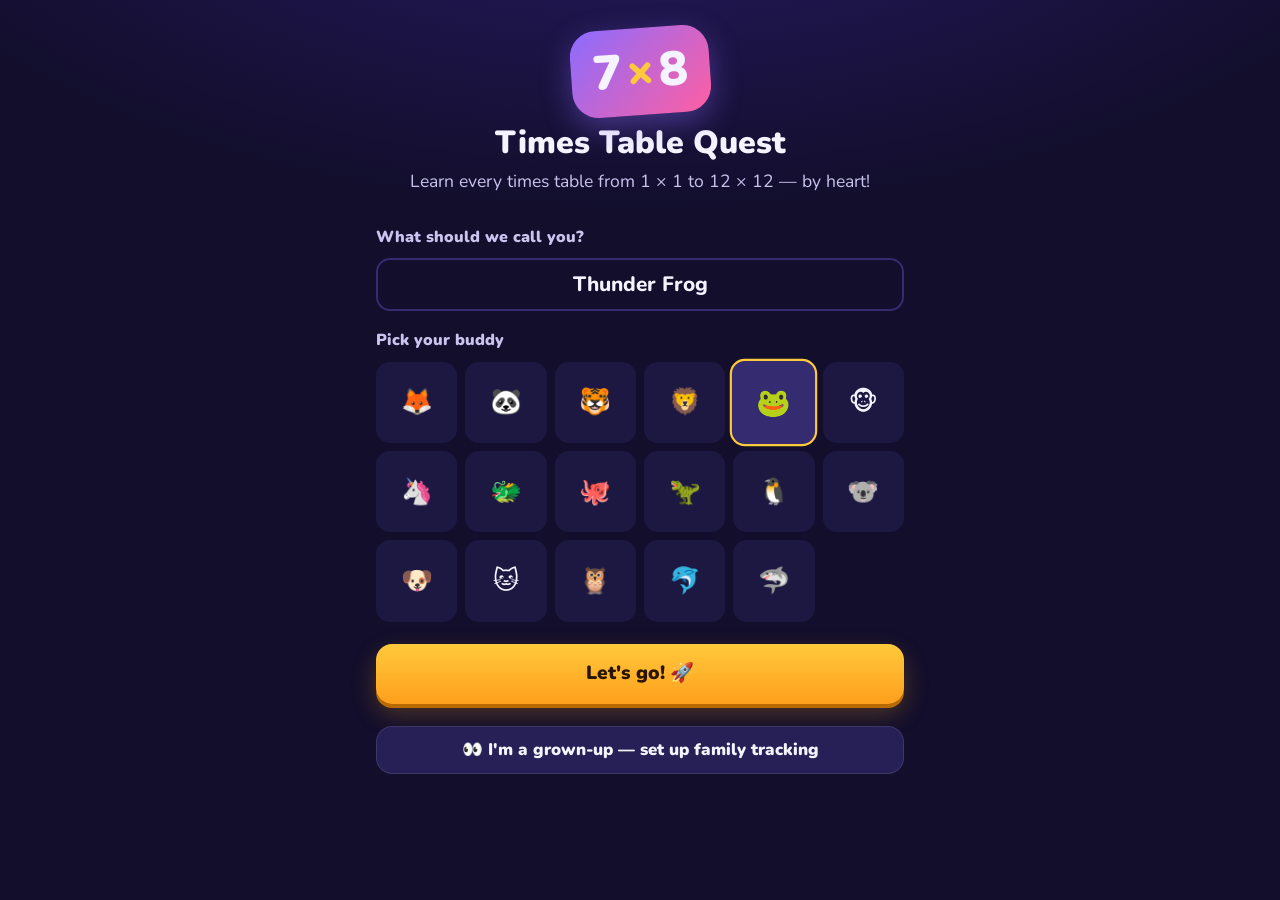
==== commit bfa4a8de: "Times Table Quest: clear iOS 26's top blur on the Home Screen Co-Authored-By: Claude Opus 5.5 <norep" ====
--- a/times-tables/index.html
+++ b/times-tables/index.html
@@ -6,6 +6,7 @@
   <title>Times Table Quest</title>
   <meta name="description" content="Learn every times table from 1 × 1 to 12 × 12 by heart — flash cards, boss battles, blitz rounds and Mastery Checks.">
   <meta name="theme-color" content="#120e2b">
+  <script>if (navigator.standalone) document.documentElement.classList.add('standalone');</script>
   <meta name="color-scheme" content="dark">
   <meta name="apple-mobile-web-app-capable" content="yes">
   <meta name="mobile-web-app-capable" content="yes">
--- a/times-tables/css/app.css
+++ b/times-tables/css/app.css
@@ -39,6 +39,13 @@
   --safe-r: env(safe-area-inset-right, 0px);
 }
 
+/* From the Home Screen, iOS 26+ blurs a band at the top of the screen that reaches about 40pt
+   below the status bar (Liquid Glass), and nothing turns that off. Keep everything clear of it. */
+@media (display-mode: standalone) {
+  :root { --safe-t: calc(env(safe-area-inset-top, 0px) + 40px); }
+}
+html.standalone { --safe-t: calc(env(safe-area-inset-top, 0px) + 40px); }
+
 *, *::before, *::after { box-sizing: border-box; }
 
 html {
@@ -185,9 +192,12 @@
 .field-label { display: block; font-weight: 900; margin: 14px 0 6px; color: var(--ink-2); }
 .check { display: flex; align-items: center; gap: 8px; margin: 10px 0; }
 .stack-form { display: flex; flex-direction: column; gap: 10px; margin-top: 8px; }
-.setting { display: flex; align-items: center; justify-content: space-between; font-weight: 800; }
+.setting { display: flex; align-items: center; justify-content: space-between; gap: 12px; font-weight: 800; }
+.setting > span { display: flex; flex-direction: column; }
+.setting-hint { font-weight: 700; font-size: 0.8rem; margin-top: 2px; }
 
 .switch {
+  flex: none;
   appearance: none; -webkit-appearance: none; width: 52px; height: 32px; border-radius: 99px;
   background: var(--surface-3); position: relative; cursor: pointer; transition: background 0.2s;
 }
@@ -213,7 +223,9 @@
 .logo i { font-style: normal; color: var(--gold); }
 .onboard-form { text-align: left; margin-top: 18px; display: flex; flex-direction: column; gap: 4px; }
 .onboard-form .btn { margin-top: 18px; }
-.avatar-pick { display: grid; grid-template-columns: repeat(8, 1fr); gap: 6px; }
+.avatar-pick { display: grid; grid-template-columns: repeat(6, 1fr); gap: 8px; }
+.modal .avatar-pick { margin-top: 8px; }
+.buddy-row { display: flex; align-items: center; gap: 12px; width: 100%; text-align: left; color: var(--ink); cursor: pointer; }
 .av {
   aspect-ratio: 1; border-radius: 14px; border: 2px solid transparent; background: var(--surface);
   font-size: 1.6rem; display: grid; place-items: center; cursor: pointer; padding: 0;
@@ -287,6 +299,8 @@
 .t-cyan { --tile-c: var(--cyan); }
 .t-gold { --tile-c: var(--gold); }
 .t-violet { --tile-c: var(--violet); }
+.t-orange { --tile-c: #ff8a3d; }
+.t-green { --tile-c: var(--green); }
 
 .tip-card { position: relative; padding-right: 40px; }
 .tip-x { position: absolute; top: 8px; right: 8px; width: 32px; height: 32px; border: 0; border-radius: 10px; background: var(--surface-3); cursor: pointer; }
@@ -339,8 +353,13 @@
   flex: 0 0 auto; width: 40px; height: 40px; border-radius: 12px; border: 1px solid var(--line);
   background: var(--surface-2); font-size: 1.1rem; cursor: pointer;
 }
+.g-mute {
+  flex: 0 0 auto; width: 40px; height: 40px; border-radius: 12px; border: 1px solid var(--line);
+  background: var(--surface-2); font-size: 1.05rem; cursor: pointer;
+}
 .g-hud { flex: 1; display: flex; align-items: center; gap: 10px; min-width: 0; font-weight: 900; }
 .hud-title { white-space: nowrap; }
+.nowrap { white-space: nowrap; }
 .g-hud .hud-progress { flex: 1; margin-top: 0; }
 .hud-progress i { background: linear-gradient(90deg, var(--cyan), var(--violet)); }
 .hud-combo { min-width: 3.2em; text-align: right; color: var(--gold); }
@@ -520,6 +539,127 @@
 .fc-actions { display: flex; gap: 10px; }
 .fc-actions .btn { flex: 1; min-height: 60px; font-size: 1.15rem; }
 
+/* ---------- duel (two players, one screen) ---------- */
+
+.duel {
+  position: fixed; left: 0; right: 0; top: 0; height: var(--app-h, 100dvh);
+  max-width: 700px; margin: 0 auto; touch-action: none;
+  display: flex; flex-direction: column; gap: 6px;
+  padding: calc(var(--safe-t) + 6px) calc(var(--safe-r) + 10px) calc(var(--safe-b) + 6px) calc(var(--safe-l) + 10px);
+}
+.duel-half { flex: 1; min-height: 0; display: flex; flex-direction: column; gap: 6px; }
+.duel-half.side-1 { transform: rotate(180deg); }
+.duel-head { display: flex; align-items: center; gap: 8px; font-weight: 900; }
+.duel-av { font-size: 1.4rem; }
+.duel-name { max-width: 34%; overflow: hidden; text-overflow: ellipsis; white-space: nowrap; }
+.duel-bar { flex: 1; height: 10px; border-radius: 99px; background: var(--surface-3); overflow: hidden; }
+.duel-bar i { display: block; width: 0; height: 100%; border-radius: 99px; background: linear-gradient(90deg, var(--cyan), var(--green)); transition: width 0.25s; }
+.side-1 .duel-bar i { background: linear-gradient(90deg, var(--pink), var(--gold)); }
+.duel-card {
+  position: relative; flex: 1; min-height: 0; border-radius: 20px; border: 2px solid var(--line); background: var(--surface);
+  display: flex; flex-direction: column; align-items: center; justify-content: center;
+}
+.duel-card.good { border-color: var(--good); }
+.duel-card.bad { border-color: var(--bad); }
+.duel-q { font-size: clamp(28px, 5.4vh, 56px); font-weight: 900; line-height: 1.1; font-variant-numeric: tabular-nums; }
+.duel-ans-row { font-size: clamp(20px, 4vh, 40px); font-weight: 900; color: var(--ink-3); }
+.duel-ans { display: inline-block; min-width: 2.2em; text-align: center; border-radius: 12px; background: var(--bg); color: var(--ink); }
+.duel-ans.empty { color: var(--ink-3); }
+.duel-msg { position: absolute; right: 12px; bottom: 6px; font-weight: 900; color: var(--warn); }
+.duel-pad { gap: 5px; }
+.duel-pad .key { height: clamp(32px, 5.8vh, 60px); font-size: clamp(18px, 3vh, 28px); border-radius: 12px; box-shadow: 0 3px 0 #1a1540; }
+.duel-mid { display: flex; align-items: center; justify-content: space-between; gap: 10px; }
+.duel-vs { font-weight: 900; font-size: 1.2rem; color: var(--gold); }
+.duel-clock { min-width: 4.5em; text-align: right; font-variant-numeric: tabular-nums; }
+.duel-overlay {
+  position: absolute; inset: 0; z-index: 10; display: flex; flex-direction: column; align-items: center; justify-content: space-around;
+  background: rgba(18, 14, 43, 0.84); backdrop-filter: blur(4px); -webkit-backdrop-filter: blur(4px);
+}
+.duel-count { font-size: 5rem; font-weight: 900; color: var(--gold); }
+.duel-count.flip, .duel-result.side-1 { transform: rotate(180deg); }
+.duel-result { display: flex; flex-direction: column; align-items: center; gap: 4px; text-align: center; }
+.duel-result-emoji { font-size: clamp(3.4rem, 8vh, 6rem); line-height: 1.1; }
+.duel-result b { font-size: clamp(1.6rem, 3.6vh, 3rem); }
+.duel-result small { font-size: clamp(0.9rem, 1.8vh, 1.4rem); }
+.duel-result.won b { color: var(--gold); }
+.duel-result small { font-weight: 800; color: var(--ink-2); }
+.duel-result-buttons { display: flex; gap: 10px; }
+
+.vs-pick { display: grid; grid-template-columns: 1fr auto 1fr; align-items: center; gap: 10px; }
+.vs-pick select { width: 100%; }
+.vs-sep { font-weight: 900; color: var(--gold); }
+.vs-option { width: 100%; justify-content: flex-start; text-align: left; min-height: 72px; }
+.vs-option .bm-text small { font-weight: 700; }
+
+/* ---------- races (ghosts and live) ---------- */
+
+.race-lanes { display: flex; flex-direction: column; gap: 4px; padding: 8px 10px; border-radius: 16px; background: var(--surface); border: 1px solid var(--line); }
+.race-lane { display: grid; grid-template-columns: 1.6em minmax(0, 5em) 1fr 2.6em; align-items: center; gap: 6px; font-weight: 800; font-size: 0.85rem; }
+.race-lane.ghost { opacity: 0.75; }
+.race-av { font-size: 1.2rem; }
+.race-name { overflow: hidden; text-overflow: ellipsis; white-space: nowrap; color: var(--ink-2); }
+.race-lane.me .race-name { color: var(--ink); }
+.race-track { height: 9px; border-radius: 99px; background: var(--surface-3); overflow: hidden; }
+.race-track i { display: block; width: 0; height: 100%; border-radius: 99px; background: linear-gradient(90deg, var(--pink), var(--violet)); transition: width 0.3s; }
+.race-lane.me .race-track i { background: linear-gradient(90deg, var(--cyan), var(--green)); }
+.race-lane.ghost .race-track i { background: repeating-linear-gradient(45deg, var(--ink-3) 0 4px, var(--surface-3) 4px 7px); }
+.race-lane b { text-align: right; font-variant-numeric: tabular-nums; }
+.mode-race .g-q { font-size: clamp(44px, min(14vw, 8.5vh), 84px); }
+
+.room-code-label { text-align: center; font-weight: 800; color: var(--ink-3); }
+.room-code { text-align: center; font-size: 4rem; font-weight: 900; letter-spacing: 0.25em; padding-left: 0.25em; color: var(--gold); font-variant-numeric: tabular-nums; }
+.code-input { letter-spacing: 0.4em; font-size: 2rem; font-variant-numeric: tabular-nums; }
+.lobby-list { display: flex; flex-direction: column; gap: 8px; margin: 6px 0; }
+.lobby-player { display: flex; align-items: center; gap: 8px; font-size: 1.05rem; }
+.standings { list-style: none; margin: 0; padding: 0; display: flex; flex-direction: column; gap: 8px; }
+.standings li { display: grid; grid-template-columns: 2em 1.6em 1fr auto; align-items: center; gap: 8px; padding: 8px 10px; border-radius: 12px; background: var(--surface-2); }
+.standings li.me { outline: 2px solid rgba(255, 201, 60, 0.5); }
+.ch-row { display: flex; flex-wrap: wrap; gap: 4px 12px; padding: 6px 0; border-bottom: 1px solid var(--line); font-size: 0.88rem; font-weight: 700; color: var(--ink-2); }
+.ch-row:last-child { border-bottom: 0; }
+.ch-row .me { color: var(--gold); }
+
+/* ---------- family ---------- */
+
+.fam-strip { display: flex; align-items: center; gap: 12px; width: 100%; text-align: left; color: var(--ink); cursor: pointer; }
+.fam-strip-text { flex: 1; min-width: 0; display: flex; flex-direction: column; }
+.fam-strip-text b { white-space: nowrap; overflow: hidden; text-overflow: ellipsis; }
+.fam-faces { display: flex; padding-left: 6px; }
+.fam-face { position: relative; font-size: 1.7rem; margin-left: -6px; }
+.fam-face i {
+  position: absolute; right: -4px; bottom: -2px; width: 18px; height: 18px; border-radius: 50%;
+  display: grid; place-items: center; font-style: normal; font-size: 0.68rem; font-weight: 900; color: #fff;
+  background: var(--surface-3); border: 2px solid var(--surface);
+}
+.fam-face.some i { background: var(--warn); }
+.fam-face.done i { background: var(--good); }
+
+.fam-board { display: flex; flex-direction: column; gap: 12px; }
+.fam-summary { display: flex; align-items: center; justify-content: space-between; gap: 12px; }
+.fam-summary .hero-num { font-size: 3rem; }
+.fam-streak { text-align: center; padding: 10px 14px; border-radius: 16px; background: var(--surface-2); filter: grayscale(1); opacity: 0.7; }
+.fam-streak.on { filter: none; opacity: 1; }
+.fam-streak b { display: block; font-size: 1.6rem; }
+.fam-streak small { color: var(--ink-3); font-weight: 800; font-size: 0.72rem; line-height: 1.2; }
+.fam-card { display: flex; flex-direction: column; gap: 10px; }
+.fam-card.me { border-color: rgba(255, 201, 60, 0.45); }
+.fam-head { display: flex; align-items: center; gap: 10px; }
+.fam-av { font-size: 2.2rem; }
+.fam-name { flex: 1; min-width: 0; display: flex; flex-direction: column; align-items: flex-start; }
+.fam-name b { font-size: 1.15rem; }
+.fam-name .chip { margin-top: 2px; }
+.fam-chip { align-self: flex-start; padding: 6px 12px; border-radius: 99px; font-weight: 900; font-size: 0.92rem; }
+.fam-chip.done { background: rgba(12, 163, 12, 0.2); color: #8af58a; }
+.fam-chip.some { background: rgba(250, 178, 25, 0.16); color: var(--warn); }
+.fam-chip.none { background: rgba(208, 59, 59, 0.18); color: #ff9e9e; }
+.fam-week { display: grid; grid-template-columns: repeat(7, 1fr); gap: 6px; }
+.fam-day { display: flex; flex-direction: column; align-items: center; gap: 3px; }
+.fam-day i { width: 100%; height: 14px; border-radius: 4px; background: var(--surface-3); }
+.fam-day.some i { background: var(--warn); }
+.fam-day.goal i { background: var(--good); }
+.fam-day small { font-size: 0.7rem; font-weight: 800; color: var(--ink-3); }
+.fam-stats { display: flex; flex-wrap: wrap; gap: 6px 14px; font-size: 0.88rem; font-weight: 700; color: var(--ink-2); }
+.fam-stats b { color: var(--ink); }
+
 /* ---------- summaries ---------- */
 
 .sum-hero { text-align: center; display: flex; flex-direction: column; align-items: center; gap: 4px; padding: 10px 0; }
@@ -684,3 +824,86 @@
 @media (forced-colors: active) {
   .fg-cell, .sbar-seg, .swatch { forced-color-adjust: none; }
 }
+
+/* ---------- versus game modes ---------- */
+
+.mode-grid { display: grid; grid-template-columns: 1fr 1fr; gap: 10px; }
+.mode-card {
+  display: flex; flex-direction: column; align-items: flex-start; gap: 2px; padding: 12px; min-height: 108px; text-align: left;
+  border-radius: 18px; border: 1px solid var(--line); background: var(--surface); color: var(--ink); font: inherit;
+  box-shadow: 0 4px 0 rgba(0, 0, 0, 0.35); touch-action: manipulation;
+}
+.mode-card:active { transform: translateY(3px); box-shadow: 0 1px 0 rgba(0, 0, 0, 0.35); }
+.mode-card .mode-icon { font-size: 1.9rem; }
+.mode-card b { font-size: 1.1rem; }
+.mode-card small { color: var(--ink-2); font-weight: 700; line-height: 1.2; }
+.mode-card.mode-race { background: linear-gradient(160deg, #3a2a00, var(--surface) 70%); }
+.mode-card.mode-battle { background: linear-gradient(160deg, #4a1022, var(--surface) 70%); }
+.mode-card.mode-sprint { background: linear-gradient(160deg, #0b3a44, var(--surface) 70%); }
+.mode-card.mode-tug { background: linear-gradient(160deg, #13284d, var(--surface) 70%); }
+.mode-card.mode-lives { background: linear-gradient(160deg, #3d0f3a, var(--surface) 70%); }
+.mode-card:last-child:nth-child(odd) { grid-column: 1 / -1; min-height: 0; }
+.mode-chips { display: flex; flex-wrap: wrap; gap: 6px; margin-top: 8px; }
+.chip-btn {
+  padding: 6px 10px; border-radius: 999px; border: 1px solid var(--line); background: var(--surface-2); color: var(--ink-2);
+  font: inherit; font-weight: 800; font-size: 0.85rem;
+}
+.chip-btn.sel { background: var(--gold); border-color: var(--gold); color: #2a1600; }
+.race-lane.hp .race-track i, .duel-half.hp .duel-bar i { background: linear-gradient(90deg, var(--green), var(--cyan)); }
+.race-lane.hp-mid .race-track i, .duel-half.hp-mid .duel-bar i { background: var(--gold); }
+.race-lane.hp-low .race-track i, .duel-half.hp-low .duel-bar i { background: var(--bad); }
+.race-lane.team-0 .race-track i, .duel-half.team-0 .duel-bar i { background: linear-gradient(90deg, #3b82f6, var(--cyan)); }
+.race-lane.team-1 .race-track i, .duel-half.team-1 .duel-bar i { background: linear-gradient(90deg, #ef4444, var(--pink)); }
+.race-lane.ko { opacity: 0.45; }
+.duel-score { white-space: nowrap; font-variant-numeric: tabular-nums; }
+.duel-timer { position: absolute; left: 14px; right: 14px; bottom: 5px; height: 4px; border-radius: 99px; background: var(--surface-3); overflow: hidden; }
+.duel-timer i { display: block; height: 100%; background: var(--cyan); transform-origin: left; }
+.potion-btn {
+  flex: none; padding: 4px 10px; border-radius: 12px; border: 1px solid var(--line);
+  background: var(--surface-2); color: var(--ink); font: inherit; font-weight: 800; font-size: 0.85rem; white-space: nowrap;
+  touch-action: manipulation;
+}
+.potion-btn.armed { background: var(--good); border-color: var(--good); color: #05210f; animation: pulse 0.6s ease infinite alternate; }
+.potion-btn:disabled { opacity: 0.45; }
+.rules { margin: 0; padding-left: 1.2em; display: grid; gap: 4px; }
+
+/* ---------- settings: keypad layout ---------- */
+
+.seg { display: grid; grid-template-columns: 1fr 1fr; gap: 10px; }
+.seg-opt {
+  display: flex; flex-direction: column; align-items: center; gap: 8px; padding: 12px 8px; border-radius: 16px;
+  border: 2px solid var(--line); background: var(--surface-2); color: var(--ink-2); font: inherit; font-weight: 800;
+}
+.seg-opt.sel { border-color: var(--gold); color: var(--ink); background: var(--surface-3); }
+.mini-pad { display: grid; grid-template-columns: repeat(3, 1.6em); gap: 3px; font-variant-numeric: tabular-nums; }
+.mini-pad i { font-style: normal; text-align: center; border-radius: 6px; background: var(--surface); padding: 2px 0; font-size: 0.85rem; }
+
+/* ---------- grown-ups: add someone, a kid's progress ---------- */
+
+.qr-box { display: grid; place-items: center; margin: 10px 0; }
+.qr { width: min(220px, 70vw); height: auto; border-radius: 12px; }
+.steps { margin: 0; padding-left: 1.3em; display: grid; gap: 4px; }
+.fam-open { align-self: flex-start; }
+.kid-head { display: flex; align-items: center; gap: 14px; }
+.kid-head h2 { margin: 0; }
+.kid-head p { margin: 2px 0 0; }
+.kid-av { font-size: 3rem; }
+.kid-days { position: relative; display: grid; grid-template-columns: repeat(14, 1fr); gap: 4px; height: 120px; align-items: end; padding-bottom: 18px; }
+.kid-days::before { content: ''; position: absolute; left: 0; right: 0; bottom: calc(18px + (100% - 18px) * var(--goal)); border-top: 2px dashed var(--gold); opacity: 0.7; }
+.kid-day { position: relative; height: 100%; display: flex; flex-direction: column; justify-content: flex-end; align-items: center; }
+.kid-day i { display: block; width: 100%; min-height: 2px; border-radius: 5px 5px 2px 2px; background: var(--surface-3); }
+.kid-day.some i { background: var(--cyan); }
+.kid-day.goal i { background: var(--green); }
+.kid-day small { position: absolute; bottom: -18px; font-size: 0.7rem; color: var(--ink-3); font-weight: 800; }
+.kid-tables { display: grid; grid-template-columns: repeat(6, 1fr); gap: 6px; margin: 8px 0; }
+.kid-table { display: flex; flex-direction: column; align-items: center; padding: 6px 2px; border-radius: 10px; background: var(--surface-2); }
+.kid-table small { font-weight: 800; font-size: 0.72rem; color: var(--ink-2); }
+.kid-table.lv1 { background: #2b2346; }
+.kid-table.lv2 { background: var(--m1); }
+.kid-table.lv3 { background: var(--m2); }
+.kid-table.lv4 { background: var(--m3); }
+.kid-table.lv5 { background: var(--m4); color: #0b1a33; }
+.kid-table.lv4 small, .kid-table.lv5 small { color: inherit; }
+.kid-facts { display: flex; flex-wrap: wrap; gap: 6px; }
+.kid-checks { margin: 0; padding: 0; list-style: none; display: grid; gap: 6px; }
+.kid-checks li { display: grid; grid-template-columns: 2.6em 4.5em 1fr auto; gap: 6px; align-items: center; font-size: 0.9rem; }
